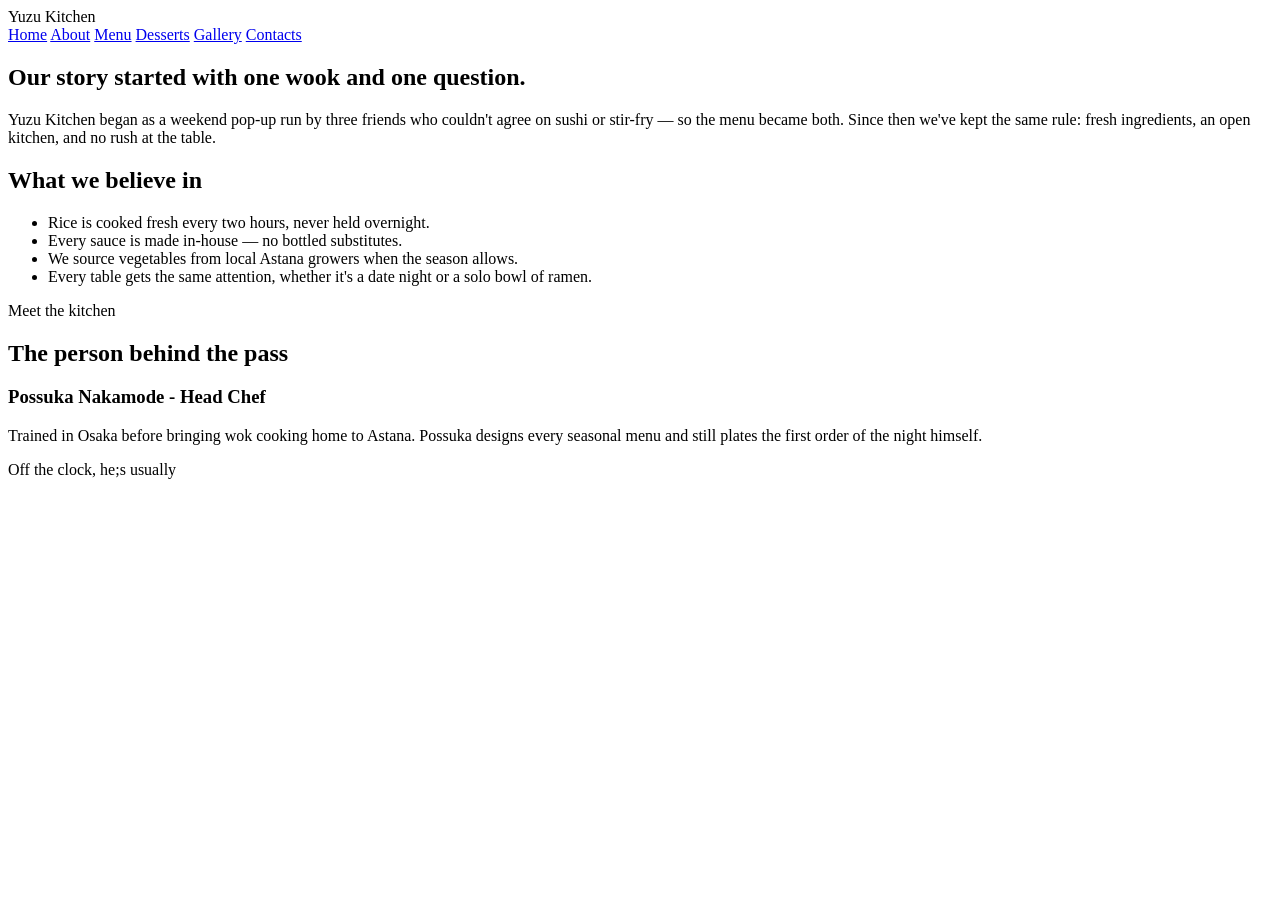
==== about.html @ 6993e421 "m" ====
<!DOCTYPE html>
<html lang="en">
<head>
    <meta charset="UTF-8">
    <meta name="viewport" content="width=device-width, initial-scale=1.0">
    <title>Main || Yuzu Kitchen</title>
</head>
<body>
    <header id="main-header">
        <nav id="main-nav">
            <span class="brand"> Yuzu Kitchen </span>
            <div class="nav-menu">
                <a href="index.html">Home</a>
                <a href="about.html" class="active">About</a>
                <a href="MainDishMenu.html">Menu</a>
                <a href="DessertMenu.html">Desserts</a>
                <a href="gallery.html">Gallery</a>
                <a href="contact.html">Contacts</a>
            </div>
        </nav>
    </header>

    <main>
        <!--Hero-->
        <section class="section hero">
            <div class="container">
                <h1> 
                    Our story started with one wook and one question.
                </h1>
                <p> Yuzu Kitchen began as a weekend pop-up run by three friends who
                    couldn't agree on sushi or stir-fry — so the menu became both.
                    Since then we've kept the same rule: fresh ingredients, an open
                    kitchen, and no rush at the table.
                </p>
            </div>
        </section>

        <section class="section section--philosophy">
            <div class="container">
                <h2>
                    What we believe in
                </h2>
                <ul>
                    <li>Rice is cooked fresh every two hours, never held overnight.</li>
                    <li>Every sauce is made in-house — no bottled substitutes.</li>
                    <li>We source vegetables from local Astana growers when the season allows.</li>
                    <li>Every table gets the same attention, whether it's a date night or a solo bowl of ramen.</li>
                </ul>
            </div>
        </section>

        <section class="section section--chef">
            <div class="container">
                <p class="eyebrow"> Meet the kitchen</p>
                <h2> The person behind the pass </h2>

                <div class="chef-feature">
                    <div>
                        <h3>Possuka Nakamode - Head Chef </h3>
                        <p> Trained in Osaka before bringing wok cooking home to Astana.
                            Possuka designs every seasonal menu and still plates the first
                            order of the night himself.
                        </p>
                        <p> Off the clock, he;s usually
</body> 
</html>
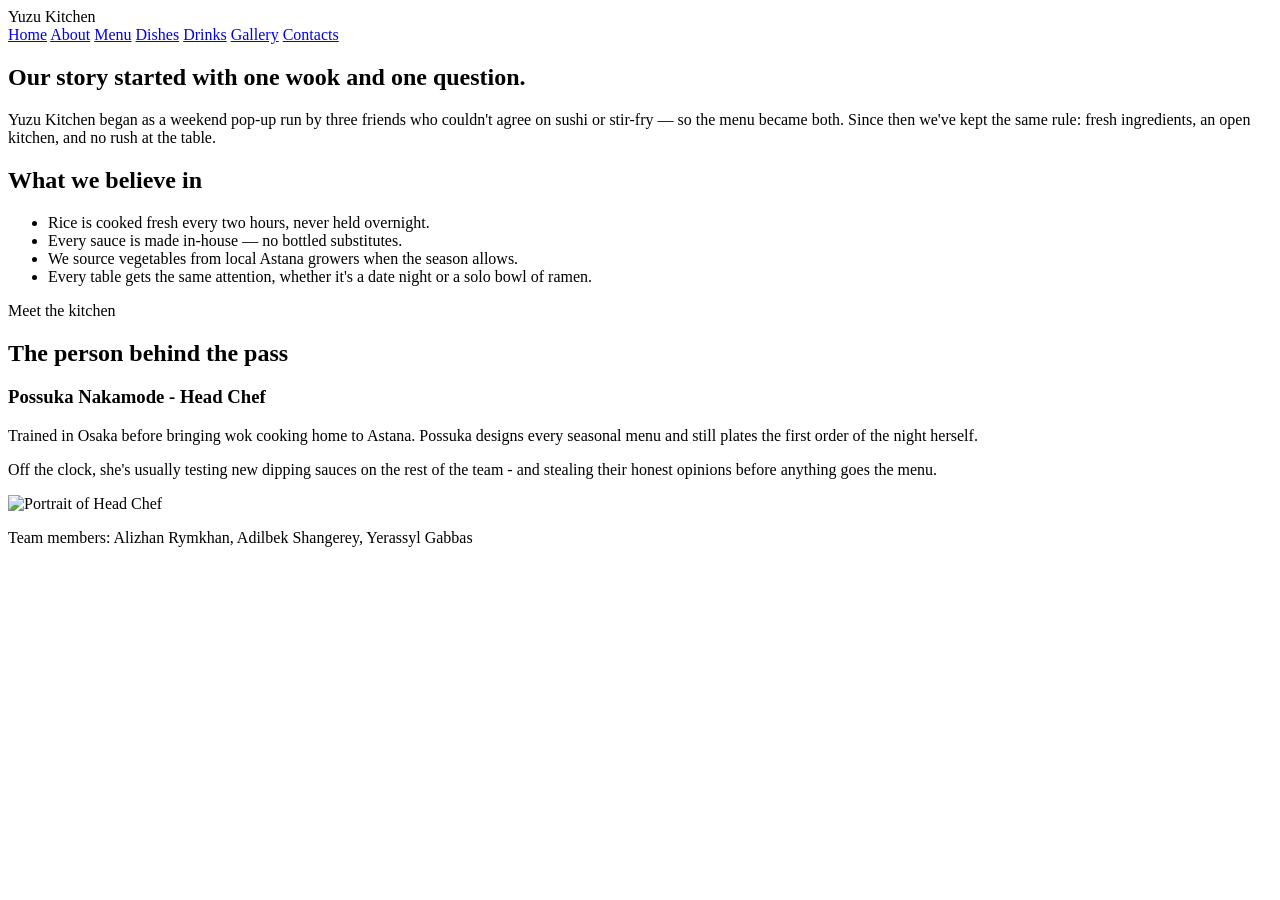
==== commit 4ffa7d45: "commit" ====
--- a/about.html
+++ b/about.html
@@ -13,7 +13,8 @@
                 <a href="index.html">Home</a>
                 <a href="about.html" class="active">About</a>
                 <a href="MainDishMenu.html">Menu</a>
-                <a href="DessertMenu.html">Desserts</a>
+                <a href="Dishes.html">Dishes</a>
+                <a href="Drinks.html">Drinks</a>
                 <a href="gallery.html">Gallery</a>
                 <a href="contact.html">Contacts</a>
             </div>
@@ -59,8 +60,22 @@
                         <h3>Possuka Nakamode - Head Chef </h3>
                         <p> Trained in Osaka before bringing wok cooking home to Astana.
                             Possuka designs every seasonal menu and still plates the first
-                            order of the night himself.
+                            order of the night herself.
                         </p>
-                        <p> Off the clock, he;s usually
-</body> 
+                        <p> Off the clock, she's usually testing new dipping sauces on the
+                            rest of the team - and stealing their honest opinions before
+                            anything goes the menu.
+                        </p>
+                    </div>
+                    <img src="https://img.jakpost.net/c/2020/04/08/2020_04_08_92239_1586333880._large.jpg" alt="Portrait of Head Chef">
+                </div>
+            </div>
+        </section>
+    </main>
+    <footer id="site-footer">
+    <div class="container">
+        <p>Team members: Alizhan Rymkhan, Adilbek Shangerey, Yerassyl Gabbas</p>
+    </div> 
+    </footer> 
+</body>
 </html> 
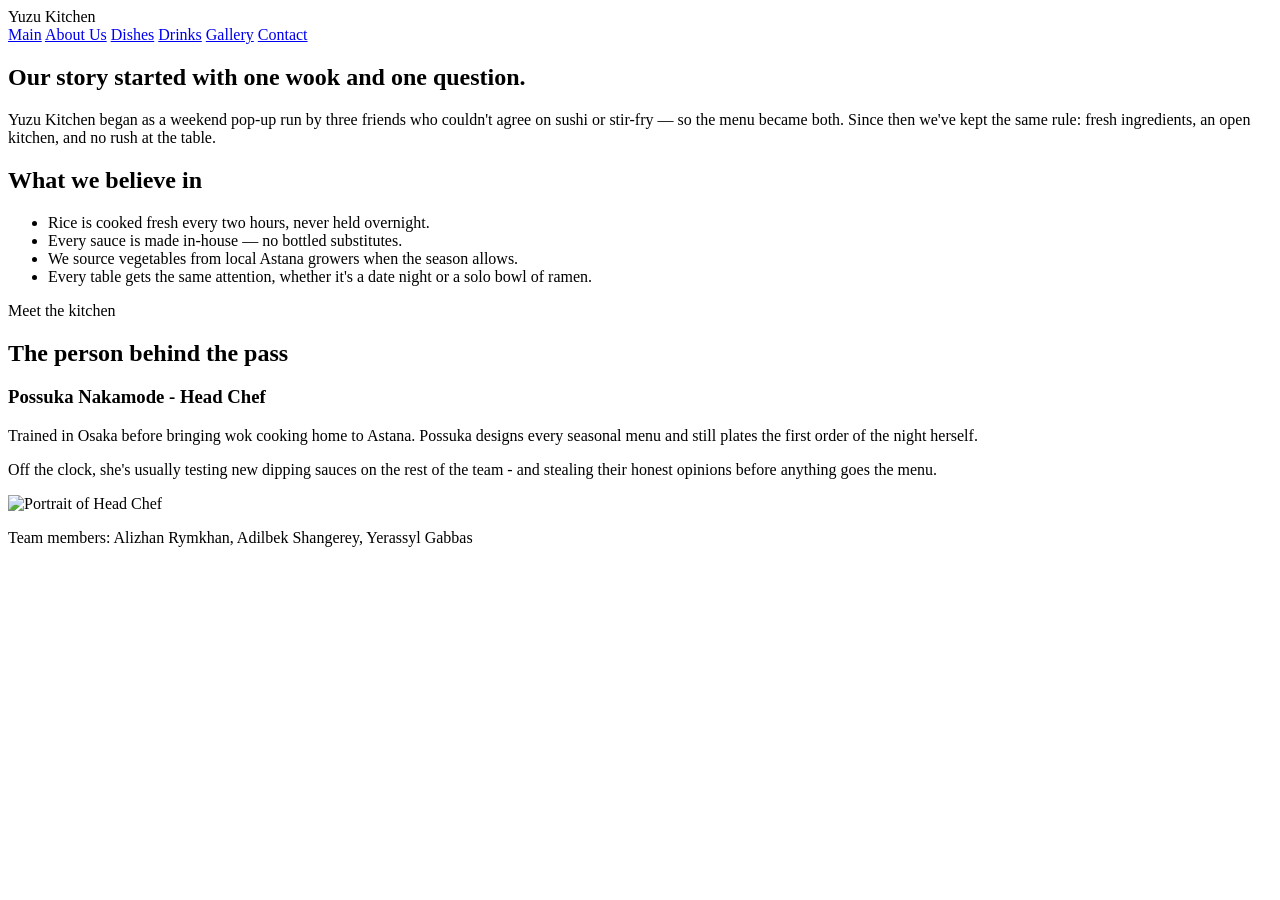
==== commit c2455c8c: "nav" ====
--- a/about.html
+++ b/about.html
@@ -10,13 +10,12 @@
         <nav id="main-nav">
             <span class="brand"> Yuzu Kitchen </span>
             <div class="nav-menu">
-                <a href="index.html">Home</a>
-                <a href="about.html" class="active">About</a>
-                <a href="MainDishMenu.html">Menu</a>
+                <a href="index.html">Main</a>
+                <a href="about.html">About Us</a>
                 <a href="Dishes.html">Dishes</a>
                 <a href="Drinks.html">Drinks</a>
                 <a href="gallery.html">Gallery</a>
-                <a href="contact.html">Contacts</a>
+                <a href="contact.html">Contact</a>
             </div>
         </nav>
     </header>
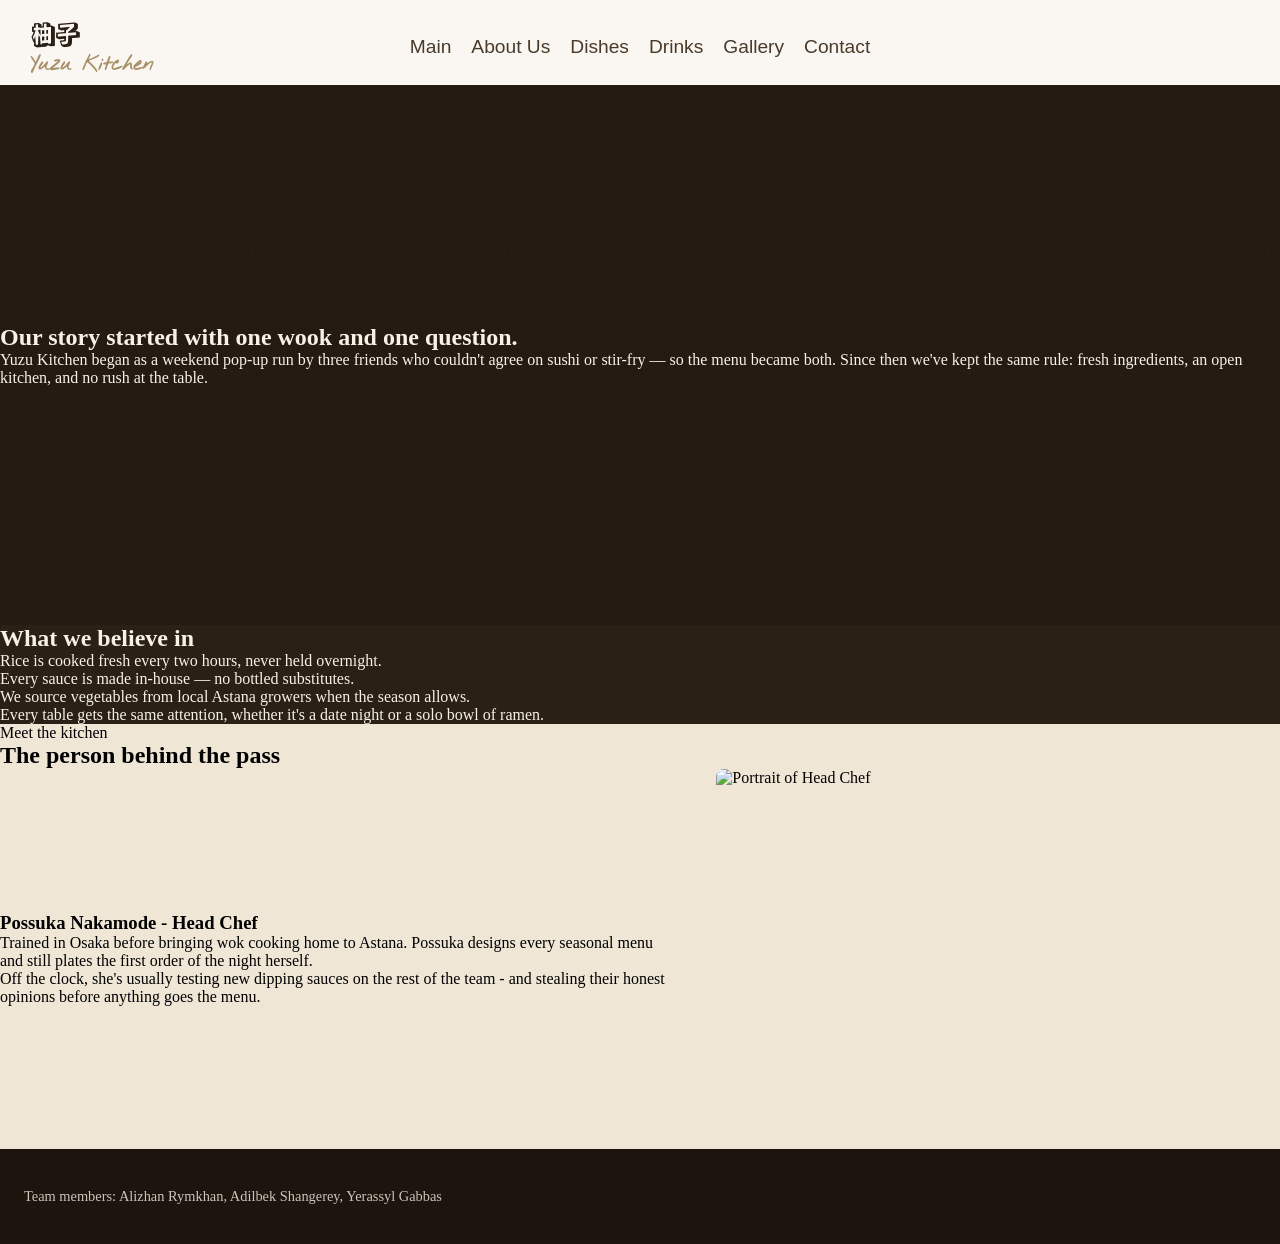
==== commit d8924726: "CSS changes" ====
--- a/about.html
+++ b/about.html
@@ -4,19 +4,26 @@
     <meta charset="UTF-8">
     <meta name="viewport" content="width=device-width, initial-scale=1.0">
     <title>Main || Yuzu Kitchen</title>
+    <link rel="preconnect" href="https://fonts.googleapis.com">
+    <link rel="preconnect" href="https://fonts.gstatic.com" crossorigin>
+    <link href="https://fonts.googleapis.com/css2?family=BJCree:wght@400;500;600;700&family=Nothing+You+Could+Do&family=Rampart+One&display=swap" rel="stylesheet">
+
+
+    <link rel="stylesheet" href="style.css">
 </head>
 <body>
     <header id="main-header">
-        <nav id="main-nav">
-            <span class="brand"> Yuzu Kitchen </span>
-            <div class="nav-menu">
-                <a href="index.html">Main</a>
-                <a href="about.html">About Us</a>
-                <a href="Dishes.html">Dishes</a>
-                <a href="Drinks.html">Drinks</a>
-                <a href="gallery.html">Gallery</a>
-                <a href="contact.html">Contact</a>
-            </div>
+        <div>
+        <h1 id="kanji">柚子</h1>
+        <h1 id="yuzu">Yuzu Kitchen</h1>
+        </div>
+        <nav>
+            <a href="index.html">Main</a>
+            <a href="about.html">About Us</a>
+            <a href="Dishes.html">Dishes</a>
+            <a href="Drinks.html">Drinks</a>
+            <a href="gallery.html">Gallery</a>
+            <a href="contact.html">Contact</a>
         </nav>
     </header>
 
--- a/style.css
+++ b/style.css
@@ -0,0 +1,181 @@
+:root {
+  --color-bg: #EFE6D6;
+  --color-bg-card: #E3D2B8;
+  --color-ink: #2B2016;
+  --color-wood: #3B2A20;
+  --color-cream: #F7F1E6;
+  --color-accent: #A63A2E;
+  --color-jade: #5C6E4A;
+}
+
+* {
+  margin: 0;
+  padding: 0;
+  box-sizing: border-box;
+}
+
+
+.hero {
+  min-height: 60vh;
+  display: flex;
+  align-items: center;
+  background:
+    linear-gradient(rgba(43, 32, 22, 0.55), rgba(43, 32, 22, 0.55)),
+    url('https://d267qvt8mf7rfa.cloudfront.net/restaurant/263/mainImage.jpg') center/cover no-repeat;
+  color: var(--color-cream);
+}
+
+.hero h1,
+.hero p {
+  color: var(--color-cream);
+}
+
+.section--philosophy {
+  background-color: #2B2016;
+  color: var(--color-cream);
+}
+
+.section--philosophy li {
+  color: var(--color-cream);
+}
+
+.section--chef {
+  background-color: var(--color-bg);
+}
+
+.chef-feature {
+  display: grid;
+  grid-template-columns: 1.2fr 1fr;
+  gap: 2.5rem;
+  align-items: center;
+}
+
+.chef-feature img {
+  width: 100%;
+  height: 380px;
+  object-fit: cover;
+  border-radius: 8px;
+}
+
+#site-footer {
+  display: flow-root;
+  background-color: #1C140D;
+  color: var(--color-cream);
+  padding: 2.25rem 1.5rem;
+  
+}
+
+#site-footer p {
+  width: 100%;
+  margin: 0.2rem 0;
+  font-size: 0.9rem;
+  color: rgba(247, 241, 230, 0.8);
+}
+
+/* Header and navbar */
+
+#main-header {
+  position: sticky;
+  top: 0;
+  z-index: 1000;
+  background-color: #FAF7F2;
+  display: grid;
+  grid-template-columns: 1fr auto 1fr; 
+  align-items: center;
+  padding: 15px 30px;
+  height: 85px;
+  box-sizing: border-box;
+}
+
+
+h1#yuzu {
+  justify-self: start;
+  color: #a8906a;
+  font-size: 20px;
+  font-family: 'Nothing You Could Do', sans-serif;
+}
+
+h1#kanji {
+  font-family: 'Rampart One', sans-serif;
+  font-size: 25px;
+  color: #2a1f14;
+}
+
+main {
+  flex: 1;
+  background-color: #1C140D;
+}
+
+body {
+  min-height: 100vh;
+  display: flex;
+  flex-direction: column;
+}
+
+nav {
+  display: flex;
+  justify-content: center; 
+  align-items: center;
+  gap: 20px;   
+}
+
+nav a {
+  text-decoration: none;
+  font-family: 'BJCree', sans-serif;
+  color: #4a3a2a;
+  font-size: larger;
+}
+
+nav a:hover {
+  text-decoration: double;
+  color: #ce922c;
+}
+
+/*Hero section where the sea meets the table and etc */
+
+.main-block {
+  display: flex;
+  align-items: center;
+  gap: 75px;
+  background-color: #fce5a8a8;
+  background-image: linear-gradient(to bottom, #A47849 0%, #6D4014 60%);
+}
+
+.main-block p {
+  font-size: 75px;
+  font-family: 'Andika', sans-serif;
+  padding-bottom: 100px;
+  color: #E3D2B8;
+}
+
+/* Why choose us section */
+
+.reasons {
+  display: flow-root;
+  background-color: #FAF7F2;
+}
+
+.reasons h2 {
+  padding-top: 30px;
+  justify-content: center; 
+  display: flex;
+  align-self: center;
+}
+
+
+
+/* ---------------Menu------------------------------ */
+details{
+  background-color: #1C140D;
+  color: blanchedalmond;
+}
+summary{
+  background-color: darkolivegreen;
+  font-size: 30px;
+}
+.Menumenu {
+  font-size: 30px;
+  display: flex;
+  text-align: center;
+  justify-content: space-between;
+}
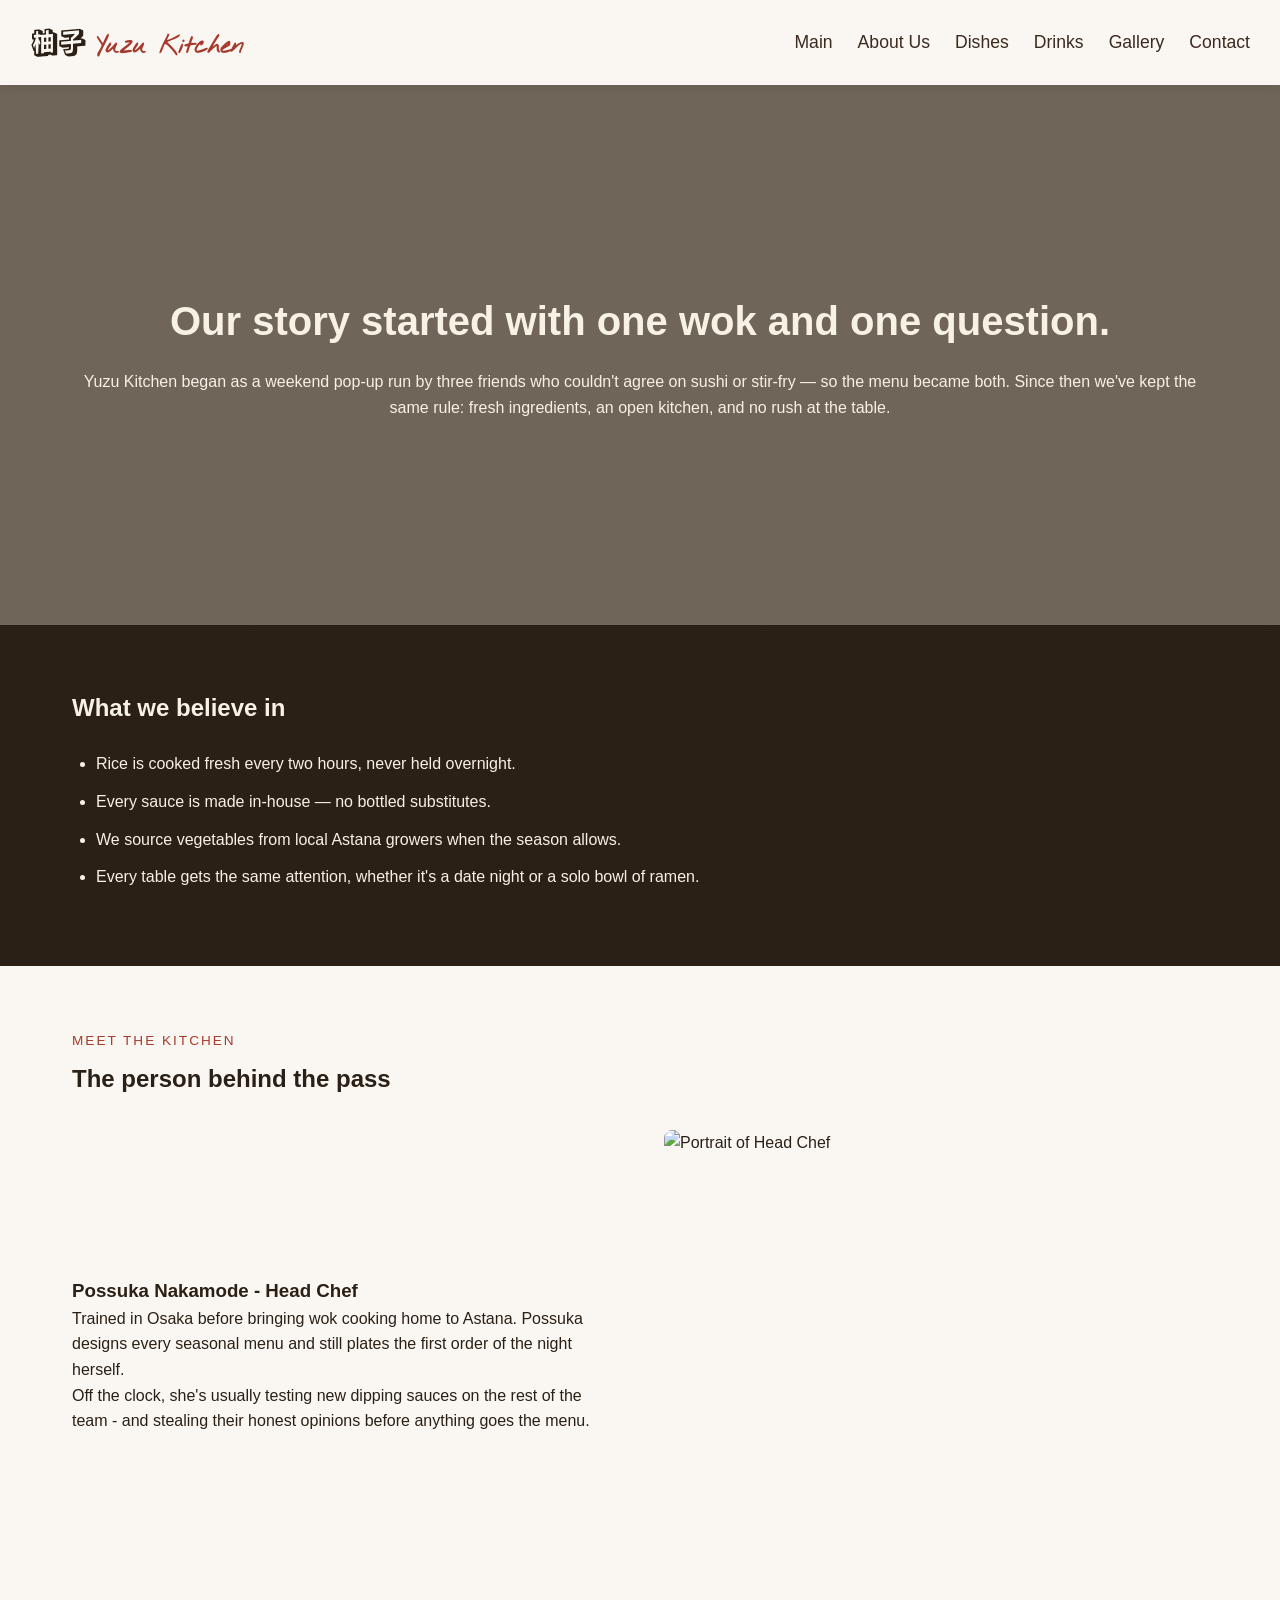
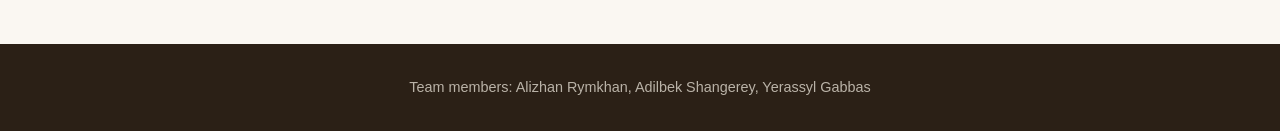
==== commit 2074cea6: "last changes" ====
--- a/about.html
+++ b/about.html
@@ -32,7 +32,7 @@
         <section class="section hero">
             <div class="container">
                 <h1> 
-                    Our story started with one wook and one question.
+                    Our story started with one wok and one question.
                 </h1>
                 <p> Yuzu Kitchen began as a weekend pop-up run by three friends who
                     couldn't agree on sushi or stir-fry — so the menu became both.
--- a/style.css
+++ b/style.css
@@ -1,3 +1,5 @@
+/* style.css */
+
 :root {
   --color-bg: #EFE6D6;
   --color-bg-card: #E3D2B8;
@@ -6,6 +8,7 @@
   --color-cream: #F7F1E6;
   --color-accent: #A63A2E;
   --color-jade: #5C6E4A;
+  --color-sand: #FAF7F2;
 }
 
 * {
@@ -14,168 +17,384 @@
   box-sizing: border-box;
 }
 
-
-.hero {
-  min-height: 60vh;
-  display: flex;
-  align-items: center;
-  background:
-    linear-gradient(rgba(43, 32, 22, 0.55), rgba(43, 32, 22, 0.55)),
-    url('https://d267qvt8mf7rfa.cloudfront.net/restaurant/263/mainImage.jpg') center/cover no-repeat;
-  color: var(--color-cream);
-}
-
-.hero h1,
-.hero p {
-  color: var(--color-cream);
-}
-
-.section--philosophy {
-  background-color: #2B2016;
-  color: var(--color-cream);
-}
-
-.section--philosophy li {
-  color: var(--color-cream);
-}
-
-.section--chef {
+body {
+  min-height: 100vh;
+  display: flex;
+  flex-direction: column;
+  font-family: 'Andika', sans-serif;
   background-color: var(--color-bg);
-}
-
-.chef-feature {
+  color: var(--color-ink);
+  line-height: 1.6;
+}
+
+main {
+  flex: 1;
+}
+
+/* layout */
+.container {
+  max-width: 1200px;
+  margin: 0 auto;
+  padding: 0 2rem;
+}
+
+.section {
+  padding: 4rem 0;
+}
+
+.grid {
   display: grid;
-  grid-template-columns: 1.2fr 1fr;
-  gap: 2.5rem;
-  align-items: center;
-}
-
-.chef-feature img {
-  width: 100%;
-  height: 380px;
-  object-fit: cover;
-  border-radius: 8px;
-}
-
-#site-footer {
-  display: flow-root;
-  background-color: #1C140D;
-  color: var(--color-cream);
-  padding: 2.25rem 1.5rem;
-  
-}
-
-#site-footer p {
-  width: 100%;
-  margin: 0.2rem 0;
-  font-size: 0.9rem;
-  color: rgba(247, 241, 230, 0.8);
+  gap: 2rem;
+}
+
+.grid--2 {
+  grid-template-columns: repeat(auto-fit, minmax(300px, 1fr));
+}
+
+.eyebrow {
+  text-transform: uppercase;
+  letter-spacing: 2px;
+  font-size: 0.85rem;
+  color: var(--color-accent);
+  margin-bottom: 0.5rem;
 }
 
 /* Header and navbar */
-
 #main-header {
   position: sticky;
   top: 0;
   z-index: 1000;
-  background-color: #FAF7F2;
-  display: grid;
-  grid-template-columns: 1fr auto 1fr; 
+  background-color: var(--color-sand);
+  display: flex;
+  justify-content: space-between;
   align-items: center;
   padding: 15px 30px;
   height: 85px;
-  box-sizing: border-box;
-}
-
-
-h1#yuzu {
-  justify-self: start;
-  color: #a8906a;
-  font-size: 20px;
-  font-family: 'Nothing You Could Do', sans-serif;
+  box-shadow: 0 2px 10px rgba(43, 32, 22, 0.1);
+}
+
+#main-header div {
+  display: flex;
+  align-items: baseline;
+  gap: 10px;
 }
 
 h1#kanji {
   font-family: 'Rampart One', sans-serif;
-  font-size: 25px;
-  color: #2a1f14;
-}
-
-main {
-  flex: 1;
-  background-color: #1C140D;
-}
-
-body {
-  min-height: 100vh;
-  display: flex;
-  flex-direction: column;
+  font-size: 28px;
+  color: var(--color-ink);
+}
+
+h1#yuzu {
+  color: var(--color-accent);
+  font-size: 24px;
+  font-family: 'Nothing You Could Do', cursive;
 }
 
 nav {
   display: flex;
-  justify-content: center; 
-  align-items: center;
-  gap: 20px;   
+  gap: 25px;   
 }
 
 nav a {
   text-decoration: none;
   font-family: 'BJCree', sans-serif;
-  color: #4a3a2a;
-  font-size: larger;
+  color: var(--color-wood);
+  font-size: 1.1rem;
+  transition: color 0.3s ease;
 }
 
 nav a:hover {
-  text-decoration: double;
-  color: #ce922c;
-}
-
-/*Hero section where the sea meets the table and etc */
+  color: var(--color-accent);
+}
+
+/* hero */
+.hero {
+  min-height: 60vh;
+  display: flex;
+  align-items: center;
+  background:
+    linear-gradient(rgba(43, 32, 22, 0.65), rgba(43, 32, 22, 0.65)),
+    url('https://d267qvt8mf7rfa.cloudfront.net/restaurant/263/mainImage.jpg') center/cover no-repeat;
+  color: var(--color-cream);
+  text-align: center;
+}
+
+.hero h1 {
+  font-size: 2.5rem;
+  margin-bottom: 1rem;
+  font-family: 'BJCree', sans-serif;
+}
+
+/* index.html hero block main */
 
 .main-block {
   display: flex;
   align-items: center;
-  gap: 75px;
-  background-color: #fce5a8a8;
-  background-image: linear-gradient(to bottom, #A47849 0%, #6D4014 60%);
-}
-
-.main-block p {
-  font-size: 75px;
-  font-family: 'Andika', sans-serif;
-  padding-bottom: 100px;
-  color: #E3D2B8;
-}
-
-/* Why choose us section */
+  gap: 6rem;
+  background: linear-gradient(180deg, var(--color-bg) 0%, var(--color-bg-card) 100%);
+  padding: 2rem 2rem;
+  flex-wrap: wrap;
+}
+
+.main-block-image img {
+  max-width: 100%;
+  height: auto;
+  border-radius: 12px;
+  box-shadow: 0 10px 30px rgba(43, 32, 22, 0.15);
+}
+
+#main-text-main-block {
+  display: flex;
+  flex-direction: column;
+  align-items: flex-start; 
+  max-width: 300px;
+}
+
+#main-text-main-block h2 {
+  font-size: 4.5rem;
+  font-family: 'Nothing You Could Do', cursive;
+  color: var(--color-ink);
+  line-height: 1.1;
+  margin: 0.5rem 0 2rem 0;
+}
+
+
+#main-text-main-block h2 span {
+  color: var(--color-accent);
+  margin-left: 2rem; 
+}
+
+.reserve-btn {
+  text-decoration: none;
+  display: inline-block;
+  font-family: 'BJCree', sans-serif;
+  letter-spacing: 1px;
+  padding: 1rem 2.5rem;
+  text-transform: uppercase;
+  font-size: 0.9rem;
+}
+
+/*  Content */
+.section--philosophy {
+  background-color: var(--color-ink);
+  color: var(--color-cream);
+}
+
+.section--philosophy h2 {
+  margin-bottom: 1.5rem;
+  font-family: 'BJCree', sans-serif;
+}
+
+.section--philosophy ul {
+  padding-left: 1.5rem;
+}
+
+.section--philosophy li {
+  margin-bottom: 0.75rem;
+}
+
+.section--chef {
+  background-color: var(--color-sand);
+}
+
+.section--chef h2 {
+  margin-bottom: 2rem;
+  font-family: 'BJCree', sans-serif;
+}
+
+.chef-feature {
+  display: grid;
+  grid-template-columns: 1fr 1fr;
+  gap: 3rem;
+  align-items: center;
+}
+
+.chef-feature img {
+  width: 100%;
+  height: 450px;
+  object-fit: cover;
+  border-radius: 8px;
+}
 
 .reasons {
-  display: flow-root;
-  background-color: #FAF7F2;
+  background-color: var(--color-sand);
+  padding: 4rem 2rem;
+  text-align: center;
 }
 
 .reasons h2 {
-  padding-top: 30px;
-  justify-content: center; 
-  display: flex;
-  align-self: center;
-}
-
-
-
-/* ---------------Menu------------------------------ */
-details{
-  background-color: #1C140D;
-  color: blanchedalmond;
-}
-summary{
-  background-color: darkolivegreen;
-  font-size: 30px;
-}
+  font-family: 'BJCree', sans-serif;
+  margin-bottom: 2rem;
+  color: var(--color-ink);
+}
+
+.reasons ul {
+  list-style: none;
+  display: grid;
+  grid-template-columns: repeat(auto-fit, minmax(200px, 1fr));
+  gap: 2rem;
+  max-width: 1000px;
+  margin: 0 auto;
+}
+
+/*Gallery  */
+ 
+.gallery-stack {
+  display: grid;
+  grid-template-columns: repeat(auto-fit, minmax(250px, 1fr));
+  gap: 2rem;
+}
+
+.gallery-item img {
+  width: 100%;
+  height: 250px;
+  object-fit: cover;
+  border-radius: 8px;
+  margin-bottom: 0.5rem;
+}
+
+.gallery-item figcaption {
+  font-size: 0.9rem;
+  color: var(--color-wood);
+  font-style: italic;
+}
+
+/* Menu sections */
+.DishesDrinks-title {
+  font-family: 'Rampart One', sans-serif;
+  font-size: 50px;
+  color: var(--color-ink);
+  text-align: center;
+  margin-top: 20px;
+}
+
+details {
+  background-color: var(--color-sand);
+  color: var(--color-ink);
+  margin-bottom: 1rem;
+  border-radius: 8px;
+  overflow: hidden;
+  border: 1px solid var(--color-bg-card);
+}
+
+summary {
+  background-color: var(--color-bg-card);
+  color: var(--color-ink);
+  font-size: 1.5rem;
+  padding: 1rem 1.5rem;
+  cursor: pointer;
+  font-family: 'BJCree', sans-serif;
+  transition: background-color 0.3s;
+}
+
+summary:hover {
+  background-color: #d6c1a1;
+}
+
 .Menumenu {
-  font-size: 30px;
-  display: flex;
+  display: flex;
+  justify-content: space-between;
+  align-items: center;
+  padding: 1rem 1.5rem;
+  border-bottom: 1px solid var(--color-bg);
+}
+
+.Menumenu img {
+  border-radius: 4px;
+  object-fit: cover;
+  height: 80px;
+  width: 120px;
+}
+
+/* Contact.html */
+.booking-block {
+    text-align: left;
+    max-width: 800px;
+    margin: 4rem auto;
+    padding: 2rem;
+    background-color: var(--color-sand);
+    border-radius: 8px;
+    box-shadow: 0 4px 15px rgba(0,0,0,0.05);
+}
+
+.booking-block h2 {
+    display: flex;
+    flex-direction: column;
+    align-items: center; 
+    text-align: center;
+    width: 100%;
+    font-family: 'BJCree', sans-serif;
+    margin-bottom: 1rem;
+}
+
+.booking-block p {
+    padding-bottom: 15px;
+}
+
+.form-group {
+    margin-bottom: 1.5rem;
+}
+
+.form-group label {
+    display: block;
+    margin-bottom: 0.5rem;
+    font-weight: bold;
+    color: var(--color-wood);
+}
+
+.form-control {
+    width: 100%;
+    padding: 0.75rem;
+    border: 1px solid var(--color-bg-card);
+    border-radius: 4px;
+    background-color: #fff;
+    font-family: inherit;
+}
+
+.submit-btn {
+    background-color: var(--color-ink);
+    color: var(--color-cream);
+    border: none;
+    padding: 1rem 2rem;
+    font-size: 1.1rem;
+    border-radius: 4px;
+    cursor: pointer;
+    transition: background-color 0.3s;
+}
+
+.submit-btn:hover {
+    background-color: var(--color-accent);
+}
+
+/* footer */
+#site-footer {
+  background-color: var(--color-ink);
+  color: var(--color-cream);
+  padding: 2rem 0;
   text-align: center;
-  justify-content: space-between;
+  margin-top: auto;
+}
+
+#site-footer p {
+  font-size: 0.9rem;
+  color: rgba(247, 241, 230, 0.7);
+}
+
+/* adjustments */
+@media (max-width: 768px) {
+  #main-header {
+    flex-direction: column;
+    height: auto;
+    gap: 15px;
+    padding: 15px;
+  }
+  
+  .chef-feature, .grid--2 {
+    grid-template-columns: 1fr;
+  }
+  
+  #main-text-main-block {
+    font-size: 2.5rem;
+  }
 }
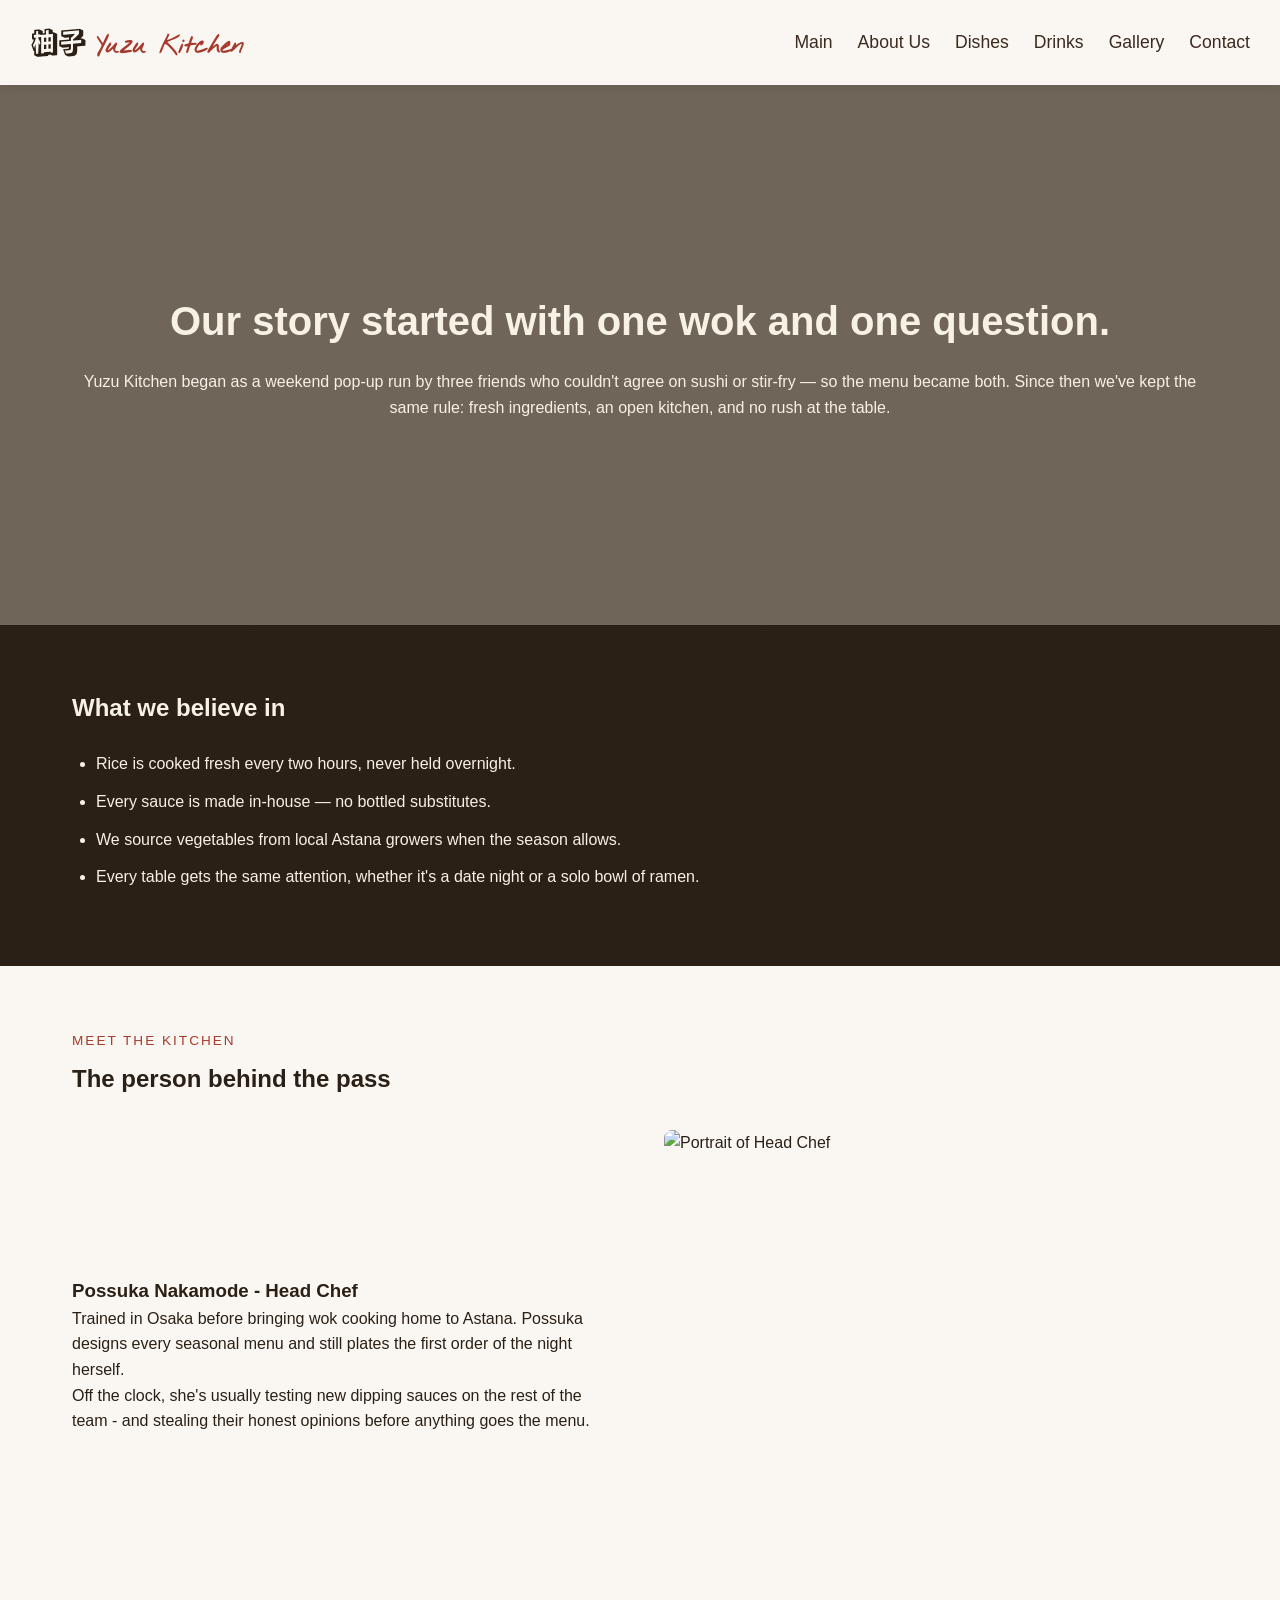
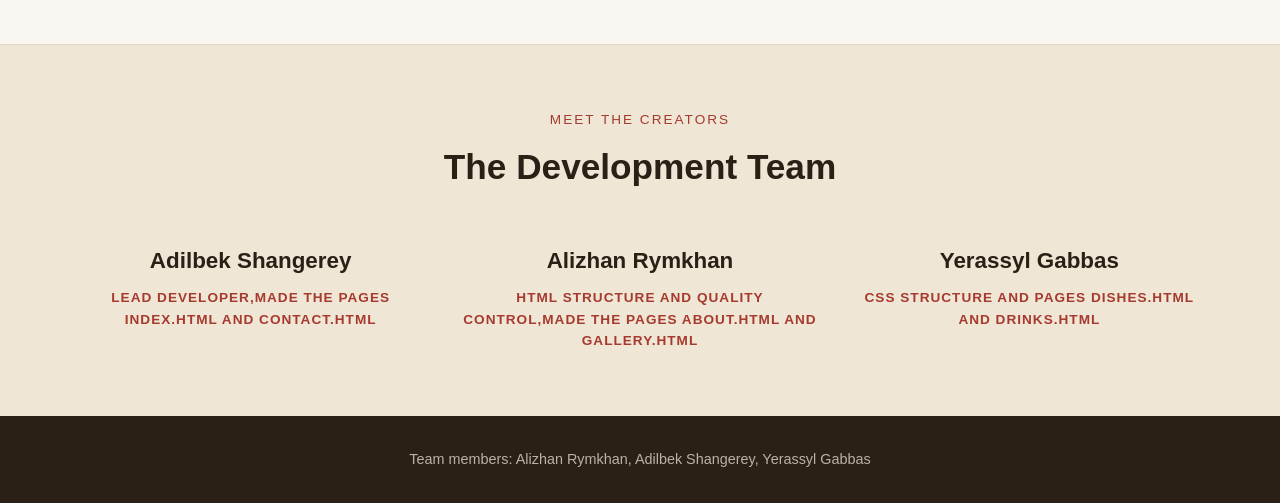
==== commit 220c7e0e: "Changes" ====
--- a/about.html
+++ b/about.html
@@ -3,13 +3,13 @@
 <head>
     <meta charset="UTF-8">
     <meta name="viewport" content="width=device-width, initial-scale=1.0">
-    <title>Main || Yuzu Kitchen</title>
+    <title>About us - Yuzu Kitchen</title>
     <link rel="preconnect" href="https://fonts.googleapis.com">
     <link rel="preconnect" href="https://fonts.gstatic.com" crossorigin>
     <link href="https://fonts.googleapis.com/css2?family=BJCree:wght@400;500;600;700&family=Nothing+You+Could+Do&family=Rampart+One&display=swap" rel="stylesheet">
 
 
-    <link rel="stylesheet" href="style.css">
+    <link rel="stylesheet" href="css/style.css">
 </head>
 <body>
     <header id="main-header">
@@ -77,6 +77,29 @@
                 </div>
             </div>
         </section>
+        <section class="section team-section">
+            <div class="container">
+                <p class="eyebrow" style="text-align: center;">Meet the Creators</p>
+                <h2 class="team-title">The Development Team</h2>
+                
+                <div class="team-grid">
+                    <div class="team-member">
+                        <h3>Adilbek Shangerey</h3>
+                        <p class="team-role">Lead Developer,Made the pages index.html and contact.html</p>
+                    </div>
+                    
+                    <div class="team-member">
+                        <h3>Alizhan Rymkhan</h3>
+                        <p class="team-role">HTML Structure and Quality Control,made the pages about.html and gallery.html</p>
+                    </div>
+                    
+                    <div class="team-member">
+                        <h3>Yerassyl Gabbas</h3>
+                        <p class="team-role">CSS structure and pages Dishes.html and Drinks.html</p>
+                    </div>
+                </div>
+            </div>
+        </section>
     </main>
     <footer id="site-footer">
     <div class="container">
--- a/css/style.css
+++ b/css/style.css
@@ -0,0 +1,490 @@
+/* style.css */
+
+:root {
+  --color-bg: #EFE6D6;
+  --color-bg-card: #E3D2B8;
+  --color-ink: #2B2016;
+  --color-wood: #3B2A20;
+  --color-cream: #F7F1E6;
+  --color-accent: #A63A2E;
+  --color-jade: #5C6E4A;
+  --color-sand: #FAF7F2;
+}
+
+* {
+  margin: 0;
+  padding: 0;
+  box-sizing: border-box;
+}
+
+body {
+  min-height: 100vh;
+  display: flex;
+  flex-direction: column;
+  font-family: 'Andika', sans-serif;
+  background-color: var(--color-bg);
+  color: var(--color-ink);
+  line-height: 1.6;
+}
+
+main {
+  flex: 1;
+}
+
+/* layout */
+.container {
+  max-width: 1200px;
+  margin: 0 auto;
+  padding: 0 2rem;
+}
+
+.section {
+  padding: 4rem 0;
+}
+
+.grid {
+  display: grid;
+  gap: 2rem;
+}
+
+.grid--2 {
+  grid-template-columns: repeat(auto-fit, minmax(300px, 1fr));
+}
+
+.eyebrow {
+  text-transform: uppercase;
+  letter-spacing: 2px;
+  font-size: 0.85rem;
+  color: var(--color-accent);
+  margin-bottom: 0.5rem;
+}
+
+/* Header and navbar */
+#main-header {
+  position: sticky;
+  top: 0;
+  z-index: 1000;
+  background-color: var(--color-sand);
+  display: flex;
+  justify-content: space-between;
+  align-items: center;
+  padding: 15px 30px;
+  height: 85px;
+  box-shadow: 0 2px 10px rgba(43, 32, 22, 0.1);
+}
+
+#main-header div {
+  display: flex;
+  align-items: baseline;
+  gap: 10px;
+}
+
+h1#kanji {
+  font-family: 'Rampart One', sans-serif;
+  font-size: 28px;
+  color: var(--color-ink);
+}
+
+h1#yuzu {
+  color: var(--color-accent);
+  font-size: 24px;
+  font-family: 'Nothing You Could Do', cursive;
+}
+
+nav {
+  display: flex;
+  gap: 25px;   
+}
+
+nav a {
+  text-decoration: none;
+  font-family: 'BJCree', sans-serif;
+  color: var(--color-wood);
+  font-size: 1.1rem;
+  transition: color 0.3s ease;
+}
+
+nav a:hover {
+  color: var(--color-accent);
+}
+
+/* hero */
+.hero {
+  min-height: 60vh;
+  display: flex;
+  align-items: center;
+  background:
+    linear-gradient(rgba(43, 32, 22, 0.65), rgba(43, 32, 22, 0.65)),
+    url('https://d267qvt8mf7rfa.cloudfront.net/restaurant/263/mainImage.jpg') center/cover no-repeat;
+  color: var(--color-cream);
+  text-align: center;
+}
+
+.hero h1 {
+  font-size: 2.5rem;
+  margin-bottom: 1rem;
+  font-family: 'BJCree', sans-serif;
+}
+
+/* index.html hero block main */
+
+.main-block {
+  display: flex;
+  align-items: center;
+  gap: 6rem;
+  background: linear-gradient(180deg, var(--color-bg) 0%, var(--color-bg-card) 100%);
+  padding: 2rem 2rem;
+  flex-wrap: wrap;
+}
+
+.main-block-image img {
+  max-width: 100%;
+  height: auto;
+  border-radius: 12px;
+  box-shadow: 0 10px 30px rgba(43, 32, 22, 0.15);
+}
+
+#main-text-main-block {
+  display: flex;
+  flex-direction: column;
+  align-items: flex-start; 
+  max-width: 300px;
+}
+
+#main-text-main-block h2 {
+  font-size: 4.5rem;
+  font-family: 'Nothing You Could Do', cursive;
+  color: var(--color-ink);
+  line-height: 1.1;
+  margin: 0.5rem 0 2rem 0;
+}
+
+
+#main-text-main-block h2 span {
+  color: var(--color-accent);
+  margin-left: 2rem; 
+}
+
+.reserve-btn {
+  text-decoration: none;
+  display: inline-block;
+  font-family: 'BJCree', sans-serif;
+  letter-spacing: 1px;
+  padding: 1rem 2.5rem;
+  text-transform: uppercase;
+  font-size: 0.9rem;
+}
+
+/*  Content */
+.section--philosophy {
+  background-color: var(--color-ink);
+  color: var(--color-cream);
+}
+
+.section--philosophy h2 {
+  margin-bottom: 1.5rem;
+  font-family: 'BJCree', sans-serif;
+}
+
+.section--philosophy ul {
+  padding-left: 1.5rem;
+}
+
+.section--philosophy li {
+  margin-bottom: 0.75rem;
+}
+
+.section--chef {
+  background-color: var(--color-sand);
+}
+
+.section--chef h2 {
+  margin-bottom: 2rem;
+  font-family: 'BJCree', sans-serif;
+}
+
+.chef-feature {
+  display: grid;
+  grid-template-columns: 1fr 1fr;
+  gap: 3rem;
+  align-items: center;
+}
+
+.chef-feature img {
+  width: 100%;
+  height: 450px;
+  object-fit: cover;
+  border-radius: 8px;
+}
+
+.reasons {
+  background-color: var(--color-sand);
+  padding: 4rem 2rem;
+  text-align: center;
+}
+
+.reasons h2 {
+  font-family: 'BJCree', sans-serif;
+  margin-bottom: 2rem;
+  color: var(--color-ink);
+}
+
+.reasons ul {
+  list-style: none;
+  display: grid;
+  grid-template-columns: repeat(auto-fit, minmax(200px, 1fr));
+  gap: 2rem;
+  max-width: 1000px;
+  margin: 0 auto;
+}
+
+/*Gallery  */
+ 
+.gallery-stack {
+  display: grid;
+  grid-template-columns: repeat(auto-fit, minmax(250px, 1fr));
+  gap: 2rem;
+}
+
+.gallery-item img {
+  width: 100%;
+  height: 250px;
+  object-fit: cover;
+  border-radius: 8px;
+  margin-bottom: 0.5rem;
+}
+
+.gallery-item figcaption {
+  font-size: 0.9rem;
+  color: var(--color-wood);
+  font-style: italic;
+}
+table {
+    width: 100%;
+    border-collapse: collapse;
+    margin-top: 1rem;
+}
+th, td {
+    border: 1px solid var(--color-bg-card);
+    padding: 0.75rem;
+    text-align: left;
+}
+th {
+  background-color: var(--color-ink);
+  color: var(--color-cream);
+}
+td {
+  background-color: blanchedalmond;
+}
+
+
+
+/* Menu sections */
+.DishesDrinks-title {
+  font-family: 'Rampart One', sans-serif;
+  font-size: 50px;
+  color: var(--color-ink);
+  text-align: center;
+  margin-top: 20px;
+}
+
+details {
+  background-color: var(--color-sand);
+  color: var(--color-ink);
+  margin-bottom: 1rem;
+  border-radius: 8px;
+  overflow: hidden;
+  border: 1px solid var(--color-bg-card);
+}
+
+summary {
+  background-color: var(--color-bg-card);
+  color: var(--color-ink);
+  font-size: 1.5rem;
+  padding: 1rem 1.5rem;
+  cursor: pointer;
+  font-family: 'BJCree', sans-serif;
+  transition: background-color 0.3s;
+}
+
+
+
+summary:hover {
+  background-color: #d6c1a1;
+}
+
+.Menumenu {
+  display: flex;
+  justify-content: space-between;
+  align-items: center;
+  padding: 1rem 1.5rem;
+  border-bottom: 1px solid var(--color-bg);
+}
+
+.Menumenu img {
+  border-radius: 50%;
+  object-fit: cover;
+  height: 80px;
+  width: 120px;
+}
+
+/* Contact.html */
+.contact-main {
+    position: relative;
+    display: flex;
+    justify-content: center;
+    align-items: center;
+    min-height: 80vh; 
+    overflow: hidden; 
+    padding: 4rem 2rem;
+}
+
+.contact-bg-img {
+    position: absolute;
+    top: 0;
+    left: 0;
+    width: 100%;
+    height: 100%;
+    object-fit: cover;
+    filter: blur(8px); 
+    transform: scale(1.1); 
+    z-index: -1; 
+}
+
+
+.booking-block {
+    position: relative;
+    z-index: 1;
+    text-align: left;
+    width: 100%;
+    max-width: 700px;
+    padding: 3rem;
+    background-color: rgba(250, 247, 242, 0.92); 
+    border-radius: 12px;
+    box-shadow: 0 15px 35px rgba(0, 0, 0, 0.25); 
+    backdrop-filter: blur(4px);
+}
+
+.booking-block h2 {
+    display: flex;
+    flex-direction: column;
+    align-items: center; 
+    text-align: center;
+    width: 100%;
+    font-family: 'BJCree', sans-serif;
+    margin-bottom: 0.5rem;
+    color: var(--color-ink);
+}
+
+.booking-block p {
+    padding-bottom: 25px;
+    color: var(--color-wood);
+}
+
+.form-group {
+    margin-bottom: 1.5rem;
+}
+
+.form-control:focus {
+  outline: none;
+  border-color: var(--color-accent);
+  box-shadow: 0 0 5px rgba(166, 58, 46, 0.3);
+}
+
+.form-group label {
+    display: block;
+    margin-bottom: 0.5rem;
+    font-weight: bold;
+    color: var(--color-wood);
+}
+
+.form-control {
+    width: 100%;
+    padding: 0.75rem;
+    border: 1px solid var(--color-bg-card);
+    border-radius: 4px;
+    background-color: #fff;
+    font-family: inherit;
+}
+
+.submit-btn {
+    background-color: var(--color-ink);
+    color: var(--color-cream);
+    border: none;
+    padding: 1rem 2rem;
+    font-size: 1.1rem;
+    border-radius: 4px;
+    cursor: pointer;
+    transition: background-color 0.3s;
+}
+
+.submit-btn:hover {
+    background-color: var(--color-accent);
+}
+
+/* universal about the team section */
+
+.team-section {
+    background-color: var(--color-bg); 
+    padding: 4rem 0;
+    border-top: 1px solid rgba(43, 32, 22, 0.08);
+}
+.team-title {
+    text-align: center;
+    font-family: 'BJCree', sans-serif;
+    color: var(--color-ink);
+    margin-bottom: 3rem;
+    font-size: 2.2rem;
+}
+.team-grid {
+    display: grid;
+    grid-template-columns: repeat(auto-fit, minmax(250px, 1fr));
+    gap: 2rem;
+    text-align: center;
+}
+
+.team-member h3 {
+    font-family: 'BJCree', sans-serif;
+    color: var(--color-ink);
+    margin-bottom: 0.5rem;
+    font-size: 1.4rem;
+}
+.team-role {
+    color: var(--color-accent);
+    font-weight: 700;
+    font-size: 0.85rem;
+    text-transform: uppercase;
+    letter-spacing: 1px;
+}
+
+/* footer */
+#site-footer {
+  background-color: var(--color-ink);
+  color: var(--color-cream);
+  padding: 2rem 0;
+  text-align: center;
+  margin-top: auto;
+}
+
+#site-footer p {
+  font-size: 0.9rem;
+  color: rgba(247, 241, 230, 0.7);
+}
+
+/* adjustments */
+@media (max-width: 768px) {
+  #main-header {
+    flex-direction: column;
+    height: auto;
+    gap: 15px;
+    padding: 15px;
+  }
+  
+  .chef-feature, .grid--2 {
+    grid-template-columns: 1fr;
+  }
+  
+  #main-text-main-block {
+    font-size: 2.5rem;
+  }
+}
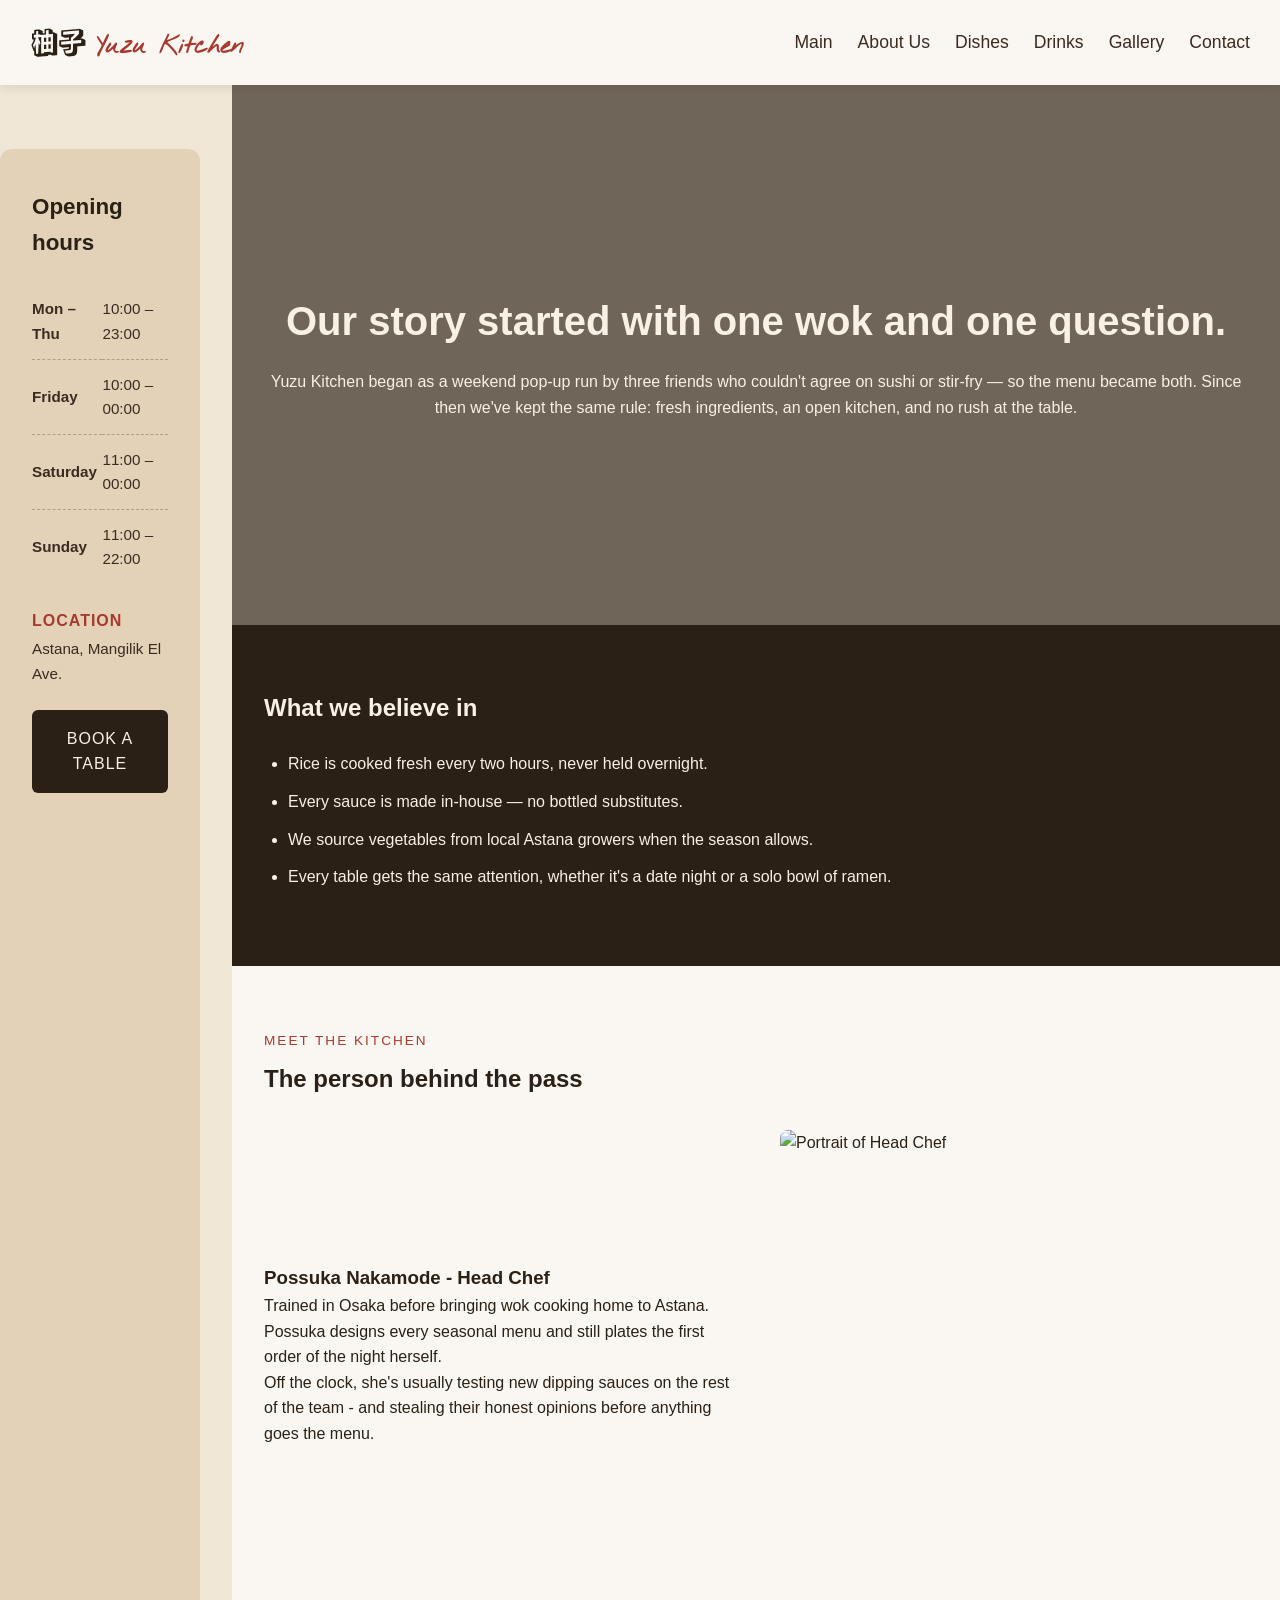
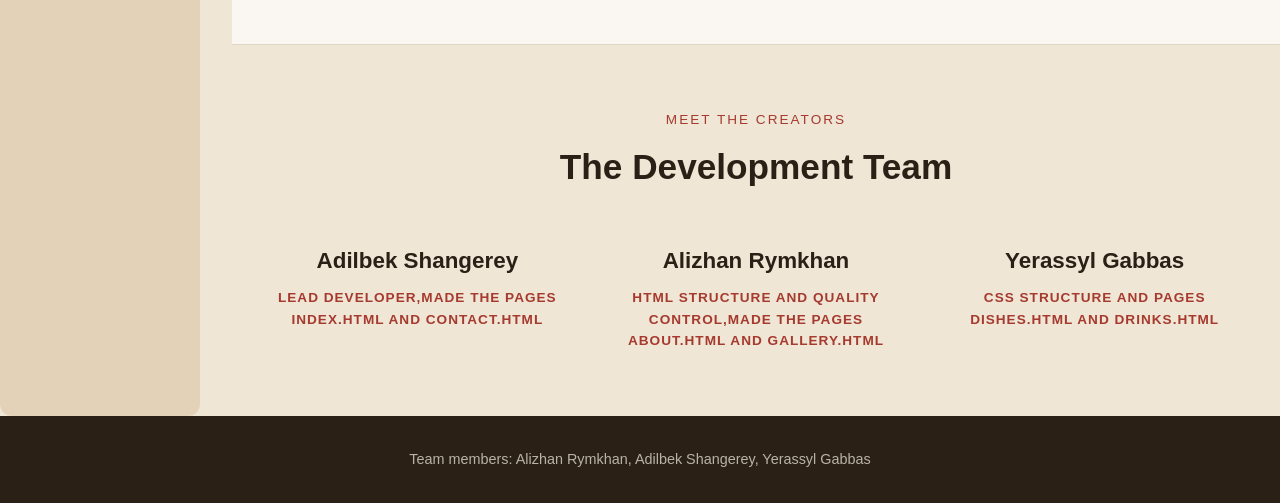
==== commit a176341b: "Assignment 2 change" ====
--- a/about.html
+++ b/about.html
@@ -11,7 +11,7 @@
 
     <link rel="stylesheet" href="css/style.css">
 </head>
-<body>
+<body class="has-sidebar">
     <header id="main-header">
         <div>
         <h1 id="kanji">柚子</h1>
@@ -26,7 +26,24 @@
             <a href="contact.html">Contact</a>
         </nav>
     </header>
+    <aside class="sidebar">
+        <div class="sidebar-content">
+            <h2>Opening hours</h2>
+            <table class="hours-table">
+                <tr><td>Mon – Thu</td><td>10:00 – 23:00</td></tr>
+                <tr><td>Friday</td><td>10:00 – 00:00</td></tr>
+                <tr><td>Saturday</td><td>11:00 – 00:00</td></tr>
+                <tr><td>Sunday</td><td>11:00 – 22:00</td></tr>
+            </table>
+            
+            <div class="sidebar-info">
+                <h3>Location</h3>
+                <p>Astana, Mangilik El Ave.</p>
+            </div>
 
+            <a href="contact.html" class="sidebar-link">Book a table</a>
+        </div>
+    </aside>
     <main>
         <!--Hero-->
         <section class="section hero">
--- a/css/style.css
+++ b/css/style.css
@@ -17,19 +17,37 @@
   box-sizing: border-box;
 }
 
+/* Default Layout (No Sidebar) */
 body {
   min-height: 100vh;
-  display: flex;
-  flex-direction: column;
+  display: grid;
+  grid-template-columns: 1fr;
+  grid-template-rows: auto 1fr auto;
+  grid-template-areas:
+    "header"
+    "main"
+    "footer";
   font-family: 'Andika', sans-serif;
   background-color: var(--color-bg);
   color: var(--color-ink);
   line-height: 1.6;
 }
 
-main {
-  flex: 1;
-}
+/* Specific Layout  */
+body.has-sidebar {
+  grid-template-columns: 200px 1fr;
+  grid-template-areas:
+    "header  header"
+    "sidebar main"
+    "footer  footer";
+  column-gap: 2rem;
+}
+
+header { grid-area: header; }
+aside  { grid-area: sidebar; }
+main   { grid-area: main; min-width: 0; }
+footer { grid-area: footer; }
+
 
 /* layout */
 .container {
@@ -59,15 +77,100 @@
   margin-bottom: 0.5rem;
 }
 
+/* Sidebar */
+.sidebar {
+  background-color: var(--color-bg-card);
+  padding: 2.5rem 2rem;
+  padding-left: 2rem;
+  border-radius: 12px; 
+  margin-top: 4rem; 
+}
+
+.sidebar-content {
+  position: sticky;
+  top: 120px; 
+  display: flex;
+  flex-direction: column;
+  gap: 1.5rem; 
+}
+
+.sidebar h2, .sidebar h3 {
+  font-family: 'BJCree', sans-serif;
+  color: var(--color-ink);
+  margin-bottom: 0;
+}
+
+.sidebar h2 {
+  font-size: 1.4rem;
+}
+
+.sidebar h3 {
+  font-size: 1rem;
+  color: var(--color-accent);
+  text-transform: uppercase;
+  letter-spacing: 1px;
+}
+
+.sidebar-info p {
+  color: var(--color-wood);
+  font-size: 0.95rem;
+  margin-top: 0.2rem;
+}
+
+.hours-table {
+  width: 100%;
+  border-collapse: collapse;
+  color: var(--color-wood);
+  font-size: 0.95rem;
+}
+
+.hours-table td {
+  padding: 0.8rem 0;
+  border-bottom: 1px dashed rgba(59, 42, 32, 0.3); 
+}
+
+
+.hours-table tr:last-child td {
+  border-bottom: none;
+}
+
+
+.hours-table tr td:first-child {
+  font-weight: bold;
+}
+
+.sidebar-link {
+  display: block;
+  text-align: center;
+  text-decoration: none;
+  font-family: 'BJCree', sans-serif;
+  text-transform: uppercase;
+  letter-spacing: 1px;
+  background-color: var(--color-ink);
+  color: var(--color-cream);
+  padding: 1rem 1.5rem;
+  border-radius: 6px;
+  transition: background-color 0.3s ease, transform 0.2s ease;
+}
+
+.sidebar-link:hover {
+  background-color: var(--color-accent);
+  transform: translateY(-3px); 
+}
+
 /* Header and navbar */
 #main-header {
+  display: flex;
   position: sticky;
   top: 0;
   z-index: 1000;
+
   background-color: var(--color-sand);
-  display: flex;
   justify-content: space-between;
   align-items: center;
+
+  
+  
   padding: 15px 30px;
   height: 85px;
   box-shadow: 0 2px 10px rgba(43, 32, 22, 0.1);
@@ -173,6 +276,84 @@
   padding: 1rem 2.5rem;
   text-transform: uppercase;
   font-size: 0.9rem;
+}
+
+/* Cards section */
+.cards {
+  padding: 20px;
+  background-color: var(--color-sand);
+}
+
+.cards h2 {
+  text-align: center;
+  font-family: 'BJCree', sans-serif;
+  color: var(--color-ink);
+  margin-bottom: 1rem;
+  font-size: 2.2rem;
+}
+
+
+.card-container {
+  display: flex; 
+  gap: 2.2rem; 
+  justify-content: center;
+  max-width: 1200px;
+  margin: 0 auto;
+}
+
+.card {
+  display: flex;
+  flex-direction: column;
+  background-color: var(--color-bg-card);
+  padding: 10px;
+  flex: 1;
+  box-shadow: 0 4px 10px rgba(0, 0, 0, 0.05);
+  border-radius: 12px;
+  transition: transform 0.3s ease, box-shadow 0.5s ease;
+}
+
+.card img {
+  width: 100%;
+  height: 220px;
+  object-fit: cover;
+  align-self: center;
+  border-radius: 12px;
+}
+
+.card h3 {
+  font-family: 'BJCree', sans-serif;
+  color: var(--color-ink);
+  padding: 1.5rem 1.5rem 0.5rem;
+  font-size: 1.5rem;
+}
+
+.card p {
+  padding: 0 1.5rem 1.5rem;
+  color: var(--color-wood);
+  flex-grow: 1;
+}
+
+.card a {
+    text-decoration: none;
+    margin: 0 1.5rem 1.5rem;
+}
+
+.card button {
+    width: 100%;
+    padding: 0.8rem 1.5rem;
+    background-color: var(--color-ink);
+    color: var(--color-cream);
+    border: none;
+    border-radius: 4px;
+    font-family: 'BJCree', sans-serif;
+    font-size: 1rem;
+    cursor: pointer;
+    transition: background-color 0.3s;
+}
+
+.card:hover {
+  transform: translateY(-10px);
+  box-shadow: 0 15px 25px rgba(0, 0, 0, 0.25);
 }
 
 /*  Content */
@@ -238,45 +419,49 @@
   margin: 0 auto;
 }
 
-/*Gallery  */
- 
+/* Gallery */
+
 .gallery-stack {
   display: grid;
-  grid-template-columns: repeat(auto-fit, minmax(250px, 1fr));
+  grid-template-columns: repeat(3, 1fr);
+  grid-template-rows: repeat(3, 250px);
   gap: 2rem;
+}
+
+.gallery-item {
+  position: relative;
+  overflow: hidden;
+  border-radius: 8px;
 }
 
 .gallery-item img {
   width: 100%;
-  height: 250px;
+  height: 100%;
   object-fit: cover;
-  border-radius: 8px;
-  margin-bottom: 0.5rem;
-}
-
-.gallery-item figcaption {
+  display: block;
+}
+
+.gallery-caption {
+  position: absolute;
+  inset: 0;
+  display: flex;
+  align-items: flex-end;
+  background: linear-gradient(to top, rgba(43, 32, 22, 0.85), rgba(43, 32, 22, 0) 60%);
+  opacity: 0;
+  transition: opacity 0.3s ease;
+}
+
+.gallery-caption p {
+  color: var(--color-cream);
   font-size: 0.9rem;
-  color: var(--color-wood);
   font-style: italic;
-}
-table {
-    width: 100%;
-    border-collapse: collapse;
-    margin-top: 1rem;
-}
-th, td {
-    border: 1px solid var(--color-bg-card);
-    padding: 0.75rem;
-    text-align: left;
-}
-th {
-  background-color: var(--color-ink);
-  color: var(--color-cream);
-}
-td {
-  background-color: blanchedalmond;
-}
-
+  padding: 1rem;
+  margin: 0;
+}
+
+.gallery-item:hover .gallery-caption {
+  opacity: 1;
+}
 
 
 /* Menu sections */
@@ -487,4 +672,18 @@
   #main-text-main-block {
     font-size: 2.5rem;
   }
+}
+
+@media (max-width: 768px) {
+  .gallery-stack {
+    grid-template-columns: repeat(2, 1fr);
+    grid-template-rows: repeat(5, 200px);
+  }
+}
+
+@media (max-width: 480px) {
+  .gallery-stack {
+    grid-template-columns: 1fr;
+    grid-template-rows: repeat(9, 220px);
+  }
 }
